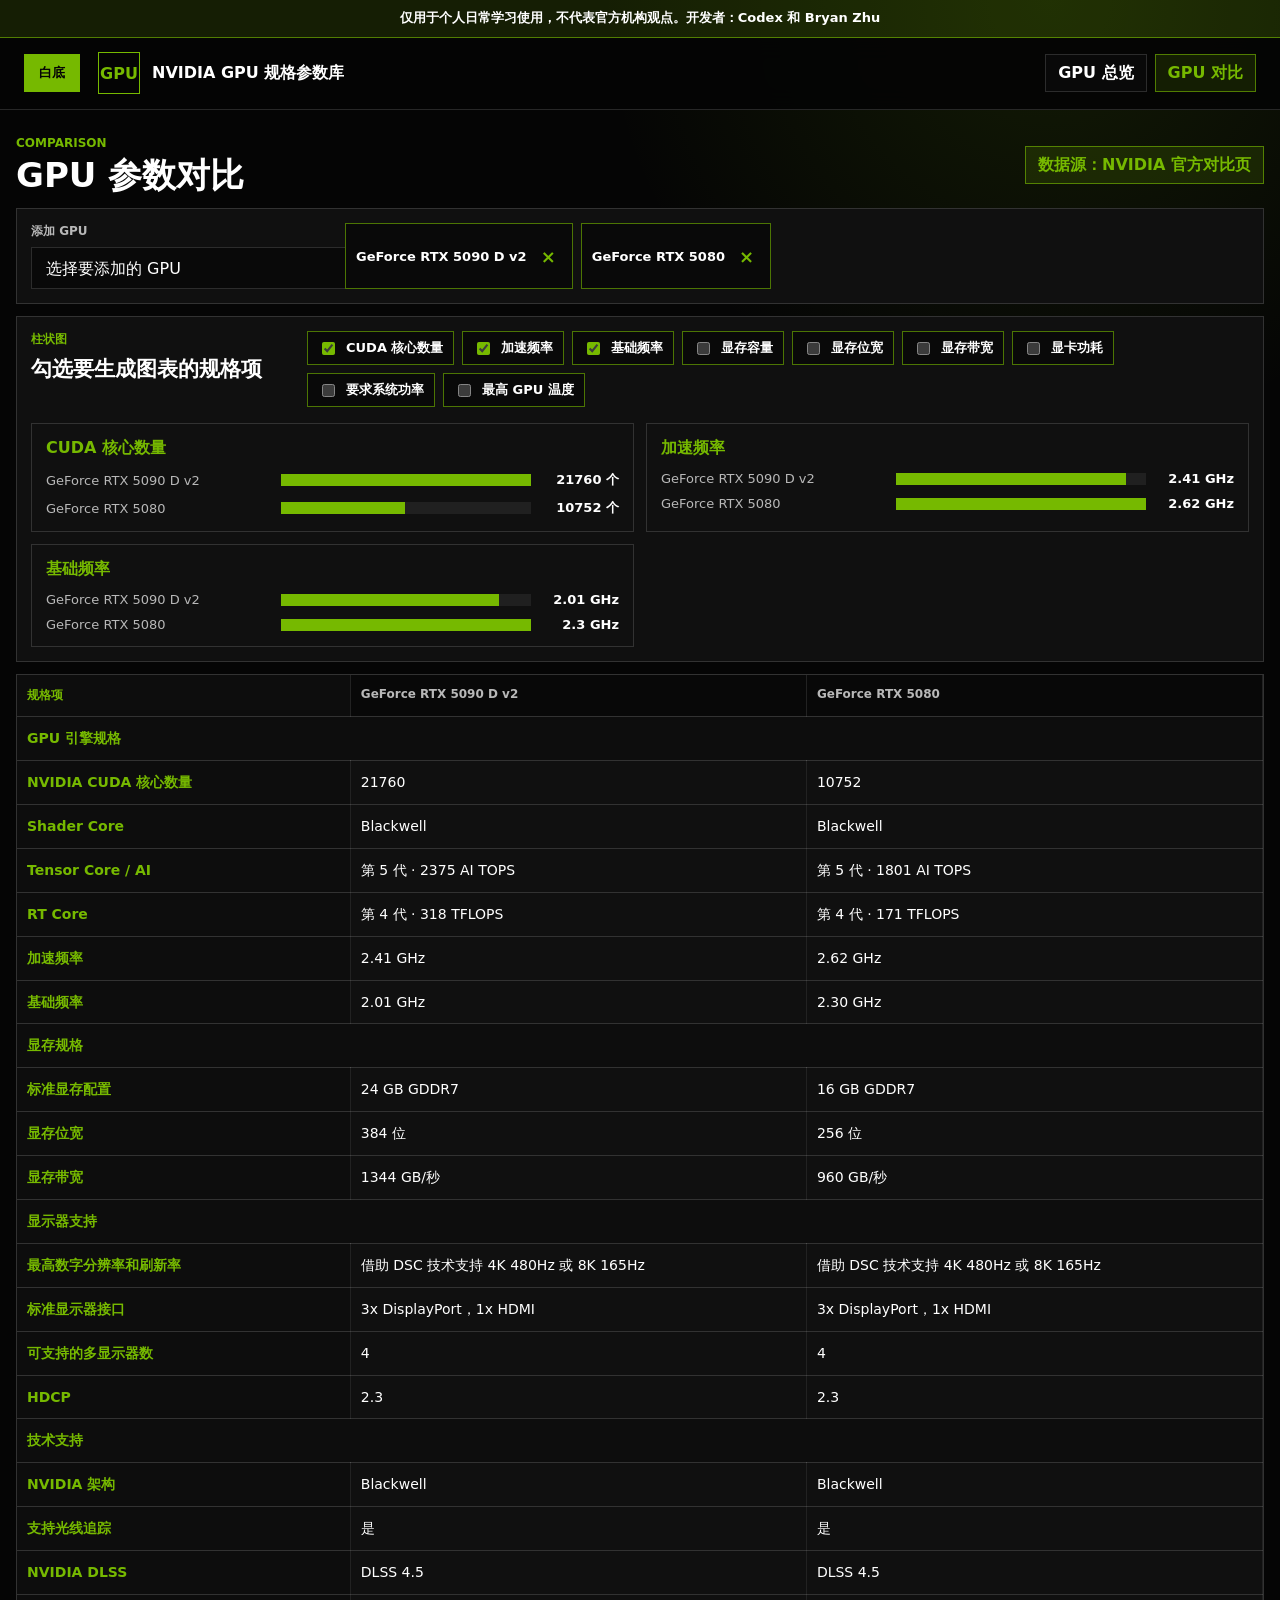
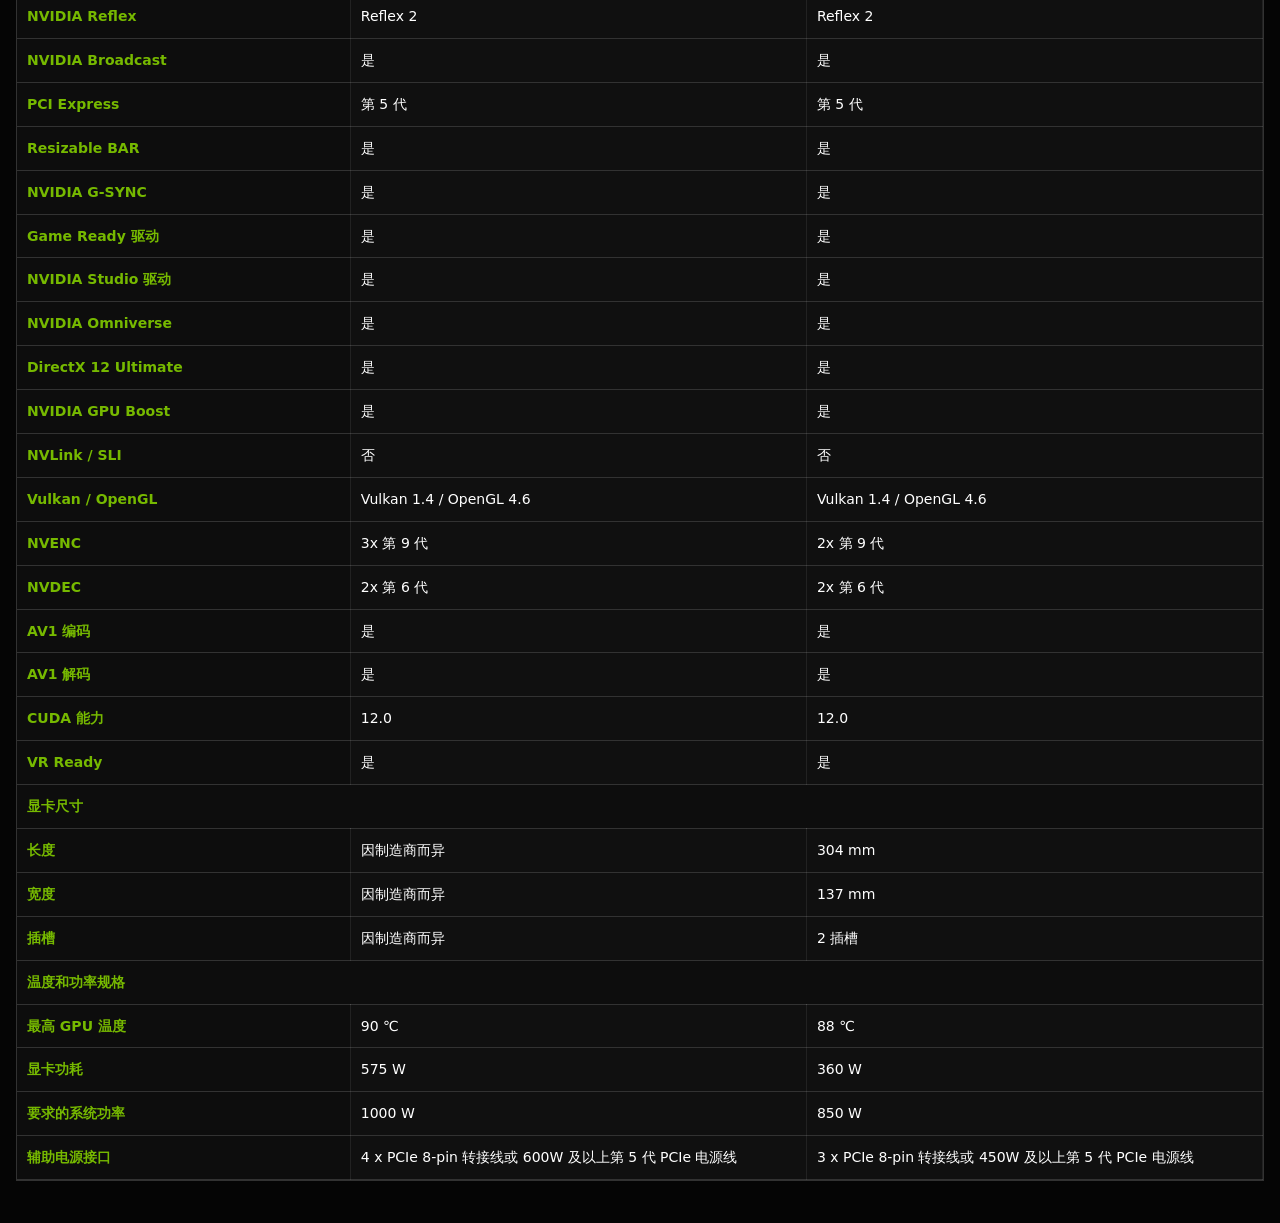
==== compare.html @ 9a795987 "Add GPU comparison" ====
<!doctype html>
<html lang="zh-CN">
  <head>
    <meta charset="utf-8">
    <meta name="viewport" content="width=device-width, initial-scale=1">
    <title>GPU 对比</title>
    <script>
      document.documentElement.dataset.theme = localStorage.getItem("gpuTheme") || "dark";
    </script>
    <link rel="stylesheet" href="styles.css">
  </head>
  <body data-page="compare">
    <div class="site-notice">仅用于个人日常学习使用，不代表官方机构观点。开发者：Codex 和 Bryan Zhu</div>
    <header class="app-header">
      <button class="theme-toggle" id="themeToggle" type="button" aria-label="切换黑白底色">白底</button>
      <a class="brand" href="index.html" aria-label="返回 GPU 列表">
        <span>GPU</span>
        <strong>NVIDIA GPU 规格参数库</strong>
      </a>
      <nav class="top-nav" aria-label="主导航">
        <a href="index.html">GPU 总览</a>
        <a href="compare.html" aria-current="page">GPU 对比</a>
      </nav>
    </header>

    <main class="page">
      <section class="page-title compact-title">
        <div>
          <p class="eyebrow">Comparison</p>
          <h1>GPU 参数对比</h1>
        </div>
        <a class="source-link" href="https://www.nvidia.cn/geforce/graphics-cards/compare/#compare-50" target="_blank" rel="noreferrer">数据源：NVIDIA 官方对比页</a>
      </section>

      <section class="compare-builder" aria-label="选择对比 GPU">
        <div class="select-field">
          <label for="gpuPicker">添加 GPU</label>
          <select id="gpuPicker"></select>
        </div>
        <div class="selected-list" id="compareSelected"></div>
      </section>

      <section class="chart-panel" aria-label="生成图表">
        <div class="chart-control">
          <div>
            <p class="eyebrow">柱状图</p>
            <h2>勾选要生成图表的规格项</h2>
          </div>
          <div class="metric-options" id="metricOptions"></div>
        </div>
        <div class="charts" id="charts"></div>
      </section>

      <section class="table-shell compare-table-shell" aria-label="GPU 对比表">
        <table class="compare-table" id="compareTable">
          <thead id="compareTableHead"></thead>
          <tbody id="compareTableBody"></tbody>
        </table>
      </section>
    </main>

    <script src="data.js"></script>
    <script src="app.js"></script>
  </body>
</html>
---- styles.css ----
:root {
  --bg: #050505;
  --panel: #101010;
  --panel-2: #171717;
  --panel-3: #202020;
  --header-bg: rgba(5, 5, 5, 0.92);
  --control-bg: #090909;
  --table-head: #080808;
  --sticky-cell: #0d0d0d;
  --accent-contrast: #050505;
  --text: #ffffff;
  --muted: #b8b8b8;
  --soft: #838383;
  --line: rgba(255, 255, 255, 0.14);
  --accent: rgb(118, 185, 0);
  --accent-soft: rgba(118, 185, 0, 0.14);
  --accent-border: rgba(118, 185, 0, 0.62);
  color-scheme: dark;
  font-family:
    Inter, ui-sans-serif, system-ui, -apple-system, BlinkMacSystemFont,
    "Segoe UI", "Microsoft YaHei", sans-serif;
}

:root[data-theme="light"] {
  --bg: #ffffff;
  --panel: #ffffff;
  --panel-2: #f7f7f7;
  --panel-3: #eeeeee;
  --header-bg: rgba(255, 255, 255, 0.94);
  --control-bg: #ffffff;
  --table-head: #f6f6f6;
  --sticky-cell: #ffffff;
  --accent-contrast: #000000;
  --text: #000000;
  --muted: #4c4c4c;
  --soft: #777777;
  --line: rgba(0, 0, 0, 0.16);
}

* {
  box-sizing: border-box;
}

body {
  min-width: 320px;
  margin: 0;
  background:
    radial-gradient(circle at 82% 0%, rgba(118, 185, 0, 0.12), transparent 28rem),
    var(--bg);
  color: var(--text);
}

a {
  color: inherit;
}

button,
select,
input {
  font: inherit;
}

button {
  cursor: pointer;
}

.site-notice {
  padding: 9px 16px;
  border-bottom: 1px solid var(--accent-border);
  background: var(--accent-soft);
  color: var(--text);
  font-size: 13px;
  font-weight: 800;
  line-height: 1.45;
  text-align: center;
}

.app-header {
  position: sticky;
  top: 0;
  z-index: 10;
  display: flex;
  align-items: center;
  justify-content: space-between;
  gap: 18px;
  min-height: 72px;
  padding: 0 24px;
  border-bottom: 1px solid var(--line);
  background: var(--header-bg);
  backdrop-filter: blur(12px);
}

.theme-toggle {
  width: 56px;
  min-height: 38px;
  flex: 0 0 auto;
  border: 1px solid var(--accent-border);
  background: var(--accent);
  color: var(--accent-contrast);
  font-size: 13px;
  font-weight: 900;
}

.brand {
  display: inline-flex;
  align-items: center;
  gap: 12px;
  min-width: 0;
  text-decoration: none;
}

.brand span {
  display: grid;
  width: 42px;
  height: 42px;
  flex: 0 0 auto;
  place-items: center;
  border: 1px solid var(--accent);
  color: var(--accent);
  font-weight: 900;
}

.brand strong {
  overflow: hidden;
  font-size: 16px;
  text-overflow: ellipsis;
  white-space: nowrap;
}

.top-nav {
  display: flex;
  gap: 8px;
  margin-left: auto;
}

.top-nav a,
.source-link,
.ghost-button,
.primary-button {
  display: inline-flex;
  align-items: center;
  justify-content: center;
  min-height: 38px;
  padding: 0 12px;
  border: 1px solid var(--line);
  background: var(--control-bg);
  color: var(--text);
  font-weight: 800;
  text-decoration: none;
  white-space: nowrap;
}

.top-nav a[aria-current="page"],
.source-link,
.primary-button {
  border-color: var(--accent-border);
  background: var(--accent-soft);
  color: var(--accent);
}

.primary-button {
  background: var(--accent);
  color: var(--accent-contrast);
}

.primary-button.disabled {
  pointer-events: none;
  border-color: var(--line);
  background: var(--panel-3);
  color: var(--soft);
}

.ghost-button {
  background: transparent;
}

.page {
  width: min(1480px, calc(100% - 32px));
  margin: 0 auto;
  padding: 26px 0 42px;
}

.page-title,
.detail-hero {
  display: flex;
  align-items: flex-end;
  justify-content: space-between;
  gap: 20px;
  margin-bottom: 14px;
}

.compact-title {
  align-items: center;
}

.eyebrow {
  margin: 0 0 7px;
  color: var(--accent);
  font-size: 12px;
  font-weight: 900;
  text-transform: uppercase;
}

h1,
h2,
h3 {
  margin: 0;
  letter-spacing: 0;
}

h1 {
  font-size: 34px;
  line-height: 1.1;
}

h2 {
  font-size: 21px;
}

h3 {
  font-size: 16px;
}

.summary-grid {
  display: grid;
  grid-template-columns: repeat(3, minmax(0, 1fr));
  gap: 12px;
  margin-bottom: 12px;
}

.summary-grid div,
.compare-tray,
.table-shell,
.gpu-list-shell,
.detail-hero,
.spec-section,
.compare-builder,
.chart-panel {
  border: 1px solid var(--line);
  background: var(--panel);
}

.summary-grid div {
  min-height: 96px;
  padding: 18px;
}

.summary-grid strong {
  display: block;
  color: var(--accent);
  font-size: 34px;
  line-height: 1;
}

.summary-grid span {
  display: block;
  margin-top: 12px;
  color: var(--muted);
  font-weight: 800;
}

.gpu-list-shell {
  display: grid;
  grid-template-columns: repeat(4, minmax(0, 1fr));
  gap: 10px;
  padding: 12px;
}

.gpu-series-divider {
  grid-column: 1 / -1;
  margin-top: 4px;
  padding: 10px 12px;
  border: 1px solid var(--accent-border);
  background: var(--accent);
  color: var(--accent-contrast);
  font-weight: 900;
}

.gpu-series-divider:first-child {
  margin-top: 0;
}

.gpu-choice {
  display: grid;
  grid-template-columns: auto minmax(0, 1fr);
  align-items: center;
  gap: 10px;
  min-height: 58px;
  padding: 12px;
  border: 1px solid var(--line);
  background: var(--panel);
  cursor: pointer;
}

.gpu-choice:hover {
  border-color: var(--accent);
  box-shadow: inset 0 0 0 1px rgba(118, 185, 0, 0.28);
}

.gpu-choice input {
  width: 18px;
  height: 18px;
  accent-color: var(--accent);
}

.gpu-choice a {
  overflow-wrap: anywhere;
  color: var(--text);
  font-weight: 900;
  line-height: 1.25;
  text-decoration: none;
}

.gpu-choice a:hover {
  color: var(--accent);
}

.compare-tray {
  display: flex;
  align-items: center;
  justify-content: space-between;
  gap: 14px;
  margin-bottom: 12px;
  padding: 12px;
}

.compare-tray strong {
  display: block;
  margin-bottom: 6px;
}

.compare-tray span {
  color: var(--muted);
  line-height: 1.45;
}

.tray-actions,
.hero-actions {
  display: flex;
  gap: 8px;
}

.table-shell {
  overflow: auto;
  max-height: calc(100vh - 260px);
}

table {
  width: 100%;
  min-width: 2600px;
  border-collapse: collapse;
}

th,
td {
  max-width: 260px;
  padding: 12px 10px;
  border-bottom: 1px solid var(--line);
  border-right: 1px solid rgba(255, 255, 255, 0.08);
  text-align: left;
  vertical-align: top;
}

th {
  position: sticky;
  top: 0;
  z-index: 2;
  background: var(--table-head);
  color: var(--muted);
  font-size: 12px;
  font-weight: 900;
}

td {
  color: var(--text);
  font-size: 14px;
  line-height: 1.35;
}

td a {
  color: var(--accent);
  font-weight: 900;
  text-decoration: none;
}

.series-row td {
  position: sticky;
  left: 0;
  z-index: 4;
  background: var(--accent);
  color: var(--accent-contrast);
  font-weight: 900;
}

.check-cell input,
.metric-check input {
  accent-color: var(--accent);
}

.detail-hero {
  align-items: center;
  padding: 22px;
}

.detail-hero p:not(.eyebrow) {
  max-width: 760px;
  margin: 12px 0 0;
  color: var(--muted);
  line-height: 1.55;
}

.detail-grid {
  display: grid;
  grid-template-columns: repeat(2, minmax(0, 1fr));
  gap: 12px;
}

.spec-section {
  padding: 18px;
}

.spec-section h2 {
  margin-bottom: 14px;
  color: var(--accent);
}

dl {
  display: grid;
  gap: 0;
  margin: 0;
}

dl div {
  display: grid;
  grid-template-columns: minmax(130px, 0.6fr) minmax(0, 1fr);
  gap: 14px;
  padding: 11px 0;
  border-top: 1px solid var(--line);
}

dt {
  color: var(--muted);
  font-size: 13px;
  font-weight: 800;
}

dd {
  margin: 0;
  color: var(--text);
  line-height: 1.45;
}

.compare-builder {
  display: grid;
  grid-template-columns: 300px minmax(0, 1fr);
  gap: 14px;
  margin-bottom: 12px;
  padding: 14px;
}

.select-field {
  display: grid;
  gap: 7px;
}

.select-field label {
  color: var(--muted);
  font-size: 12px;
  font-weight: 900;
}

select {
  min-height: 42px;
  border: 1px solid var(--line);
  background: var(--control-bg);
  color: var(--text);
  padding: 0 10px;
}

select:focus {
  border-color: var(--accent);
  outline: 0;
}

.selected-list {
  display: flex;
  flex-wrap: wrap;
  gap: 8px;
}

.selected-chip,
.metric-check {
  display: inline-flex;
  align-items: center;
  gap: 8px;
  min-height: 34px;
  padding: 0 10px;
  border: 1px solid var(--accent-border);
  background: var(--control-bg);
  color: var(--text);
  font-size: 13px;
  font-weight: 800;
}

.selected-chip button {
  border: 0;
  background: transparent;
  color: var(--accent);
  font-size: 18px;
}

.chart-panel {
  margin-bottom: 12px;
  padding: 14px;
}

.chart-control {
  display: grid;
  grid-template-columns: 260px minmax(0, 1fr);
  gap: 16px;
  margin-bottom: 16px;
}

.metric-options {
  display: flex;
  flex-wrap: wrap;
  gap: 8px;
}

.charts {
  display: grid;
  grid-template-columns: repeat(2, minmax(0, 1fr));
  gap: 12px;
}

.bar-chart {
  padding: 14px;
  border: 1px solid var(--line);
  background: var(--panel);
}

.bar-chart h3 {
  margin-bottom: 12px;
  color: var(--accent);
}

.bar-row {
  display: grid;
  grid-template-columns: minmax(150px, 0.9fr) minmax(120px, 1fr) auto;
  align-items: center;
  gap: 10px;
  margin-top: 10px;
}

.bar-row span {
  overflow: hidden;
  color: var(--muted);
  font-size: 13px;
  text-overflow: ellipsis;
  white-space: nowrap;
}

.bar-track {
  height: 12px;
  background: var(--panel-3);
}

.bar-track i {
  display: block;
  height: 100%;
  background: var(--accent);
}

.bar-row strong {
  min-width: 78px;
  color: var(--text);
  font-size: 13px;
  text-align: right;
}

.compare-table-shell {
  max-height: none;
}

.compare-table {
  min-width: 900px;
}

.compare-table th:first-child,
.compare-table td:first-child {
  position: sticky;
  left: 0;
  z-index: 3;
  min-width: 190px;
  background: var(--sticky-cell);
  color: var(--accent);
  font-weight: 900;
}

.empty-state {
  padding: 28px;
  border: 1px solid var(--line);
  background: var(--panel);
  color: var(--muted);
  text-align: center;
}

@media (max-width: 900px) {
  .app-header,
  .page-title,
  .detail-hero,
  .compare-tray {
    align-items: flex-start;
    flex-direction: column;
  }

  .summary-grid,
  .gpu-list-shell,
  .detail-grid,
  .compare-builder,
  .chart-control,
  .charts {
    grid-template-columns: repeat(2, minmax(0, 1fr));
  }

  .summary-grid,
  .detail-grid,
  .compare-builder,
  .chart-control,
  .charts {
    grid-template-columns: 1fr;
  }

  .table-shell {
    max-height: none;
  }
}

@media (max-width: 560px) {
  .app-header {
    padding: 12px;
  }

  .brand strong {
    max-width: 160px;
  }

  .page {
    width: min(100% - 20px, 520px);
    padding-top: 18px;
  }

  h1 {
    font-size: 26px;
  }

  .top-nav,
  .tray-actions,
  .hero-actions {
    width: 100%;
  }

  .gpu-list-shell {
    grid-template-columns: 1fr;
  }

  .top-nav a,
  .tray-actions a,
  .tray-actions button,
  .hero-actions a {
    flex: 1;
  }

  dl div {
    grid-template-columns: 1fr;
    gap: 5px;
  }

  .bar-row {
    grid-template-columns: 1fr;
  }

  .bar-row strong {
    text-align: left;
  }
}
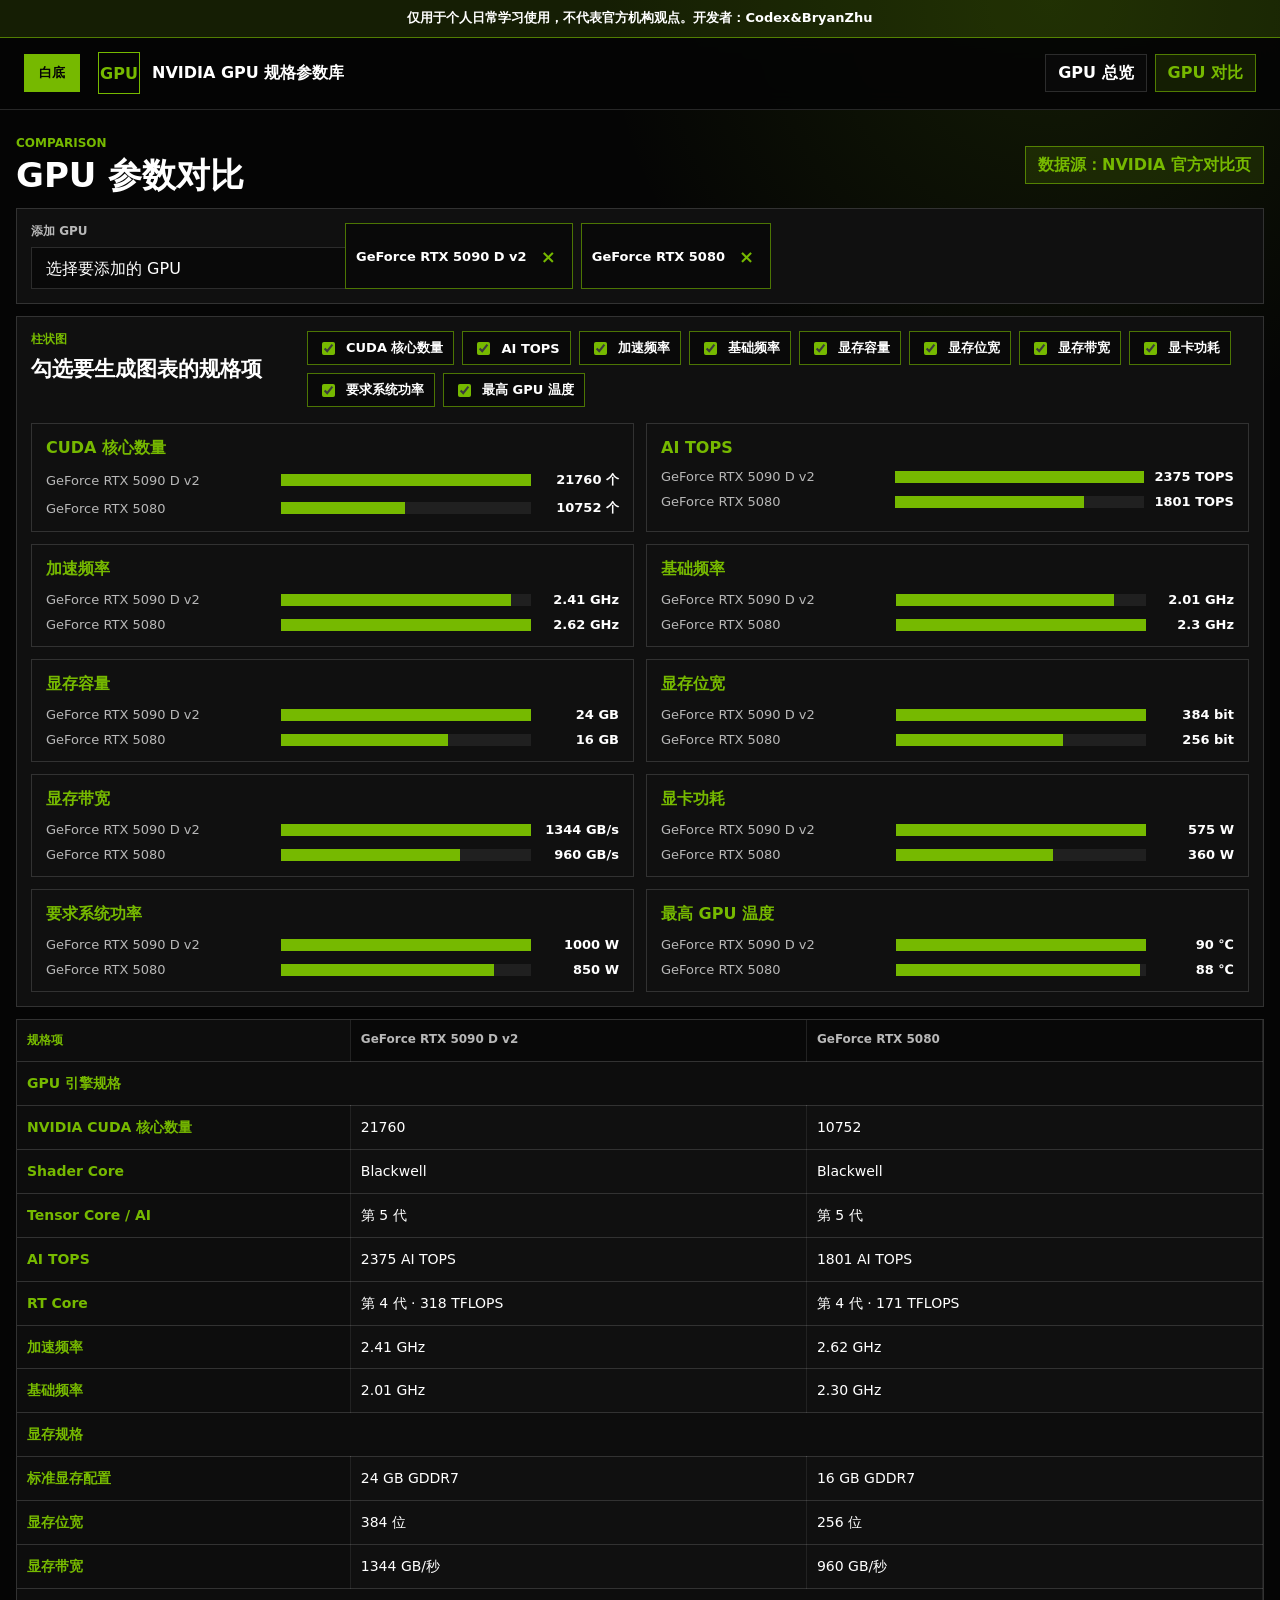
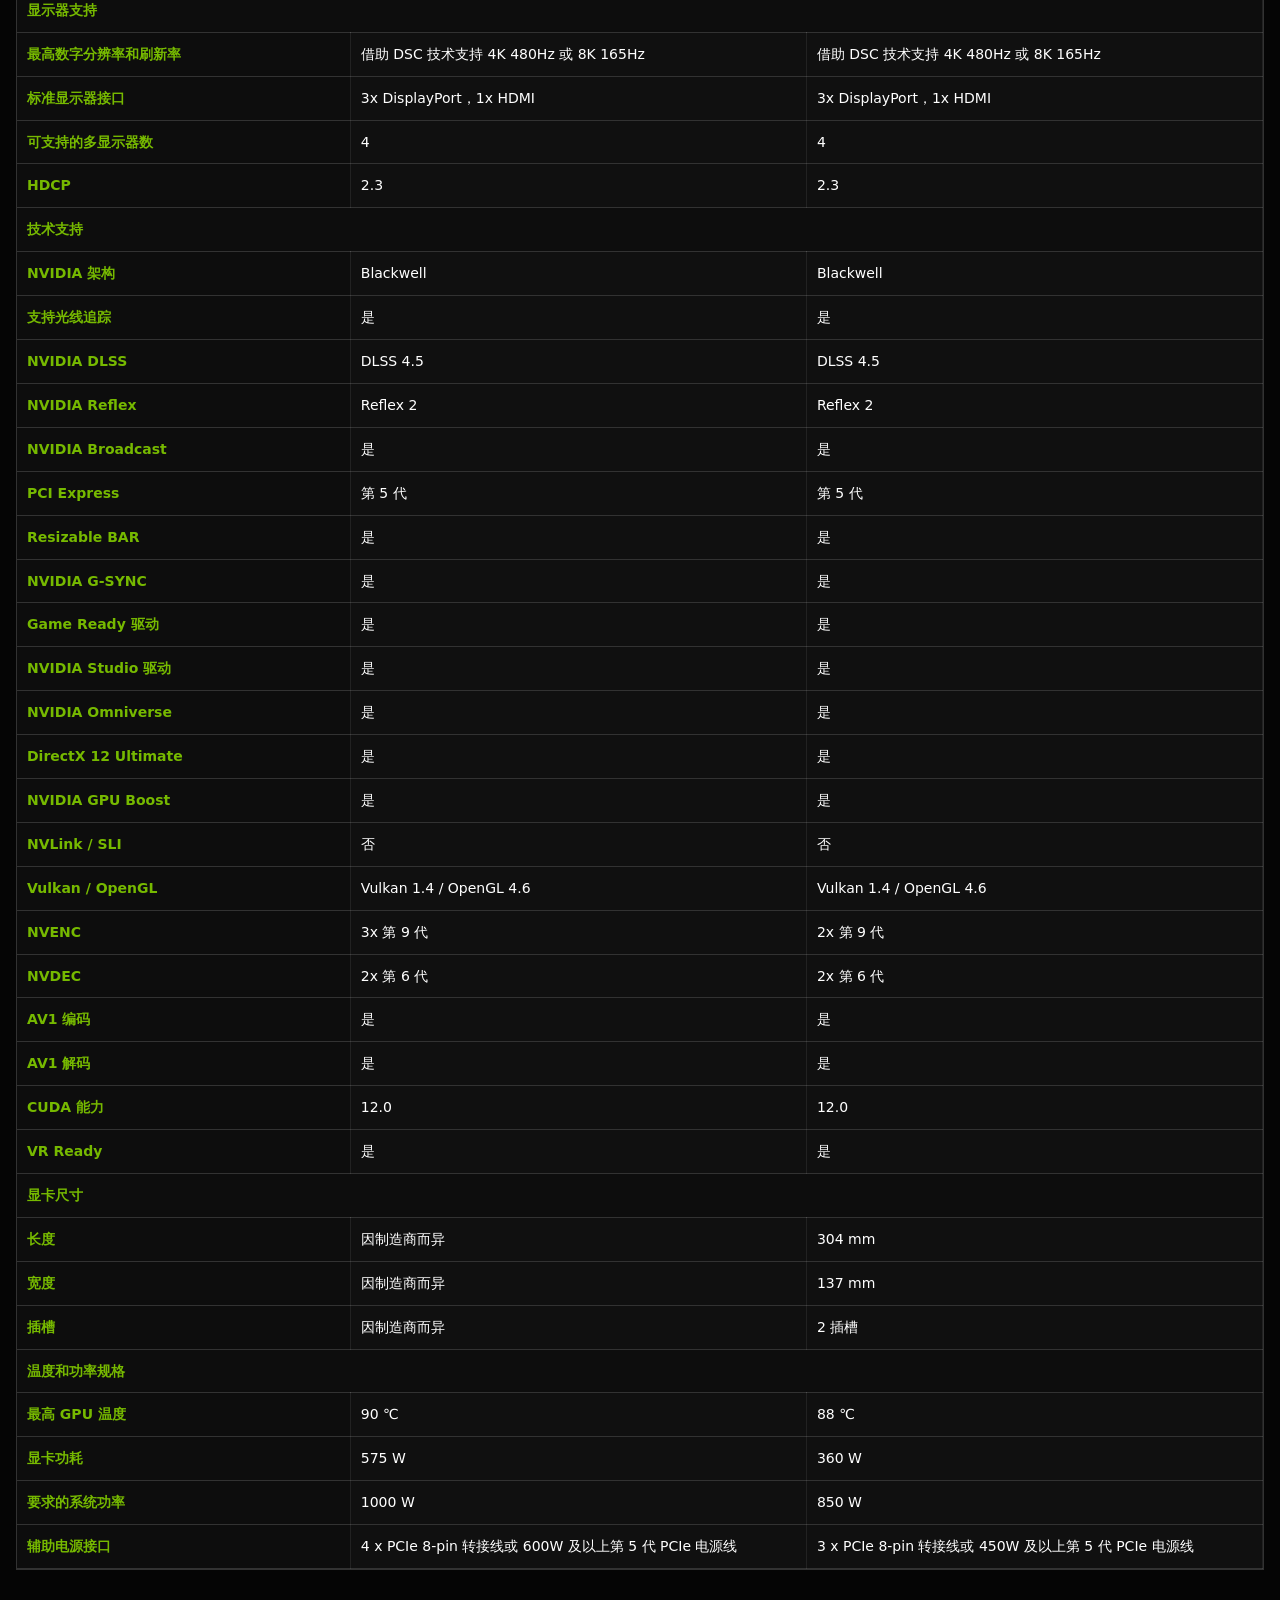
==== commit f6f3548c: "Update UI layout" ====
--- a/compare.html
+++ b/compare.html
@@ -10,7 +10,7 @@
     <link rel="stylesheet" href="styles.css">
   </head>
   <body data-page="compare">
-    <div class="site-notice">仅用于个人日常学习使用，不代表官方机构观点。开发者：Codex 和 Bryan Zhu</div>
+    <div class="site-notice">仅用于个人日常学习使用，不代表官方机构观点。开发者：Codex&BryanZhu</div>
     <header class="app-header">
       <button class="theme-toggle" id="themeToggle" type="button" aria-label="切换黑白底色">白底</button>
       <a class="brand" href="index.html" aria-label="返回 GPU 列表">
--- a/styles.css
+++ b/styles.css
@@ -268,6 +268,10 @@
 
 .gpu-series-divider {
   grid-column: 1 / -1;
+  display: flex;
+  align-items: center;
+  justify-content: space-between;
+  gap: 12px;
   margin-top: 4px;
   padding: 10px 12px;
   border: 1px solid var(--accent-border);
@@ -280,13 +284,29 @@
   margin-top: 0;
 }
 
+.series-select-all {
+  min-height: 34px;
+  padding: 0 12px;
+  border: 1px solid var(--accent-contrast);
+  background: var(--accent-contrast);
+  color: var(--accent);
+  font-size: 13px;
+  font-weight: 900;
+  white-space: nowrap;
+}
+
+.series-select-all:hover {
+  outline: 2px solid var(--accent-contrast);
+  outline-offset: 2px;
+}
+
 .gpu-choice {
   display: grid;
-  grid-template-columns: auto minmax(0, 1fr);
-  align-items: center;
-  gap: 10px;
-  min-height: 58px;
-  padding: 12px;
+  grid-template-columns: 44px minmax(0, 1fr) auto;
+  align-items: center;
+  gap: 12px;
+  min-height: 68px;
+  padding: 10px 12px 10px 10px;
   border: 1px solid var(--line);
   background: var(--panel);
   cursor: pointer;
@@ -298,20 +318,34 @@
 }
 
 .gpu-choice input {
-  width: 18px;
-  height: 18px;
+  width: 30px;
+  height: 30px;
+  margin: 0;
   accent-color: var(--accent);
 }
 
-.gpu-choice a {
+.gpu-choice-name {
   overflow-wrap: anywhere;
   color: var(--text);
   font-weight: 900;
   line-height: 1.25;
+}
+
+.gpu-detail-link {
+  display: inline-flex;
+  align-items: center;
+  justify-content: center;
+  min-width: 52px;
+  min-height: 36px;
+  border: 1px solid var(--accent-border);
+  color: var(--text);
+  font-size: 13px;
+  font-weight: 900;
   text-decoration: none;
 }
 
-.gpu-choice a:hover {
+.gpu-detail-link:hover {
+  background: var(--accent-soft);
   color: var(--accent);
 }
 
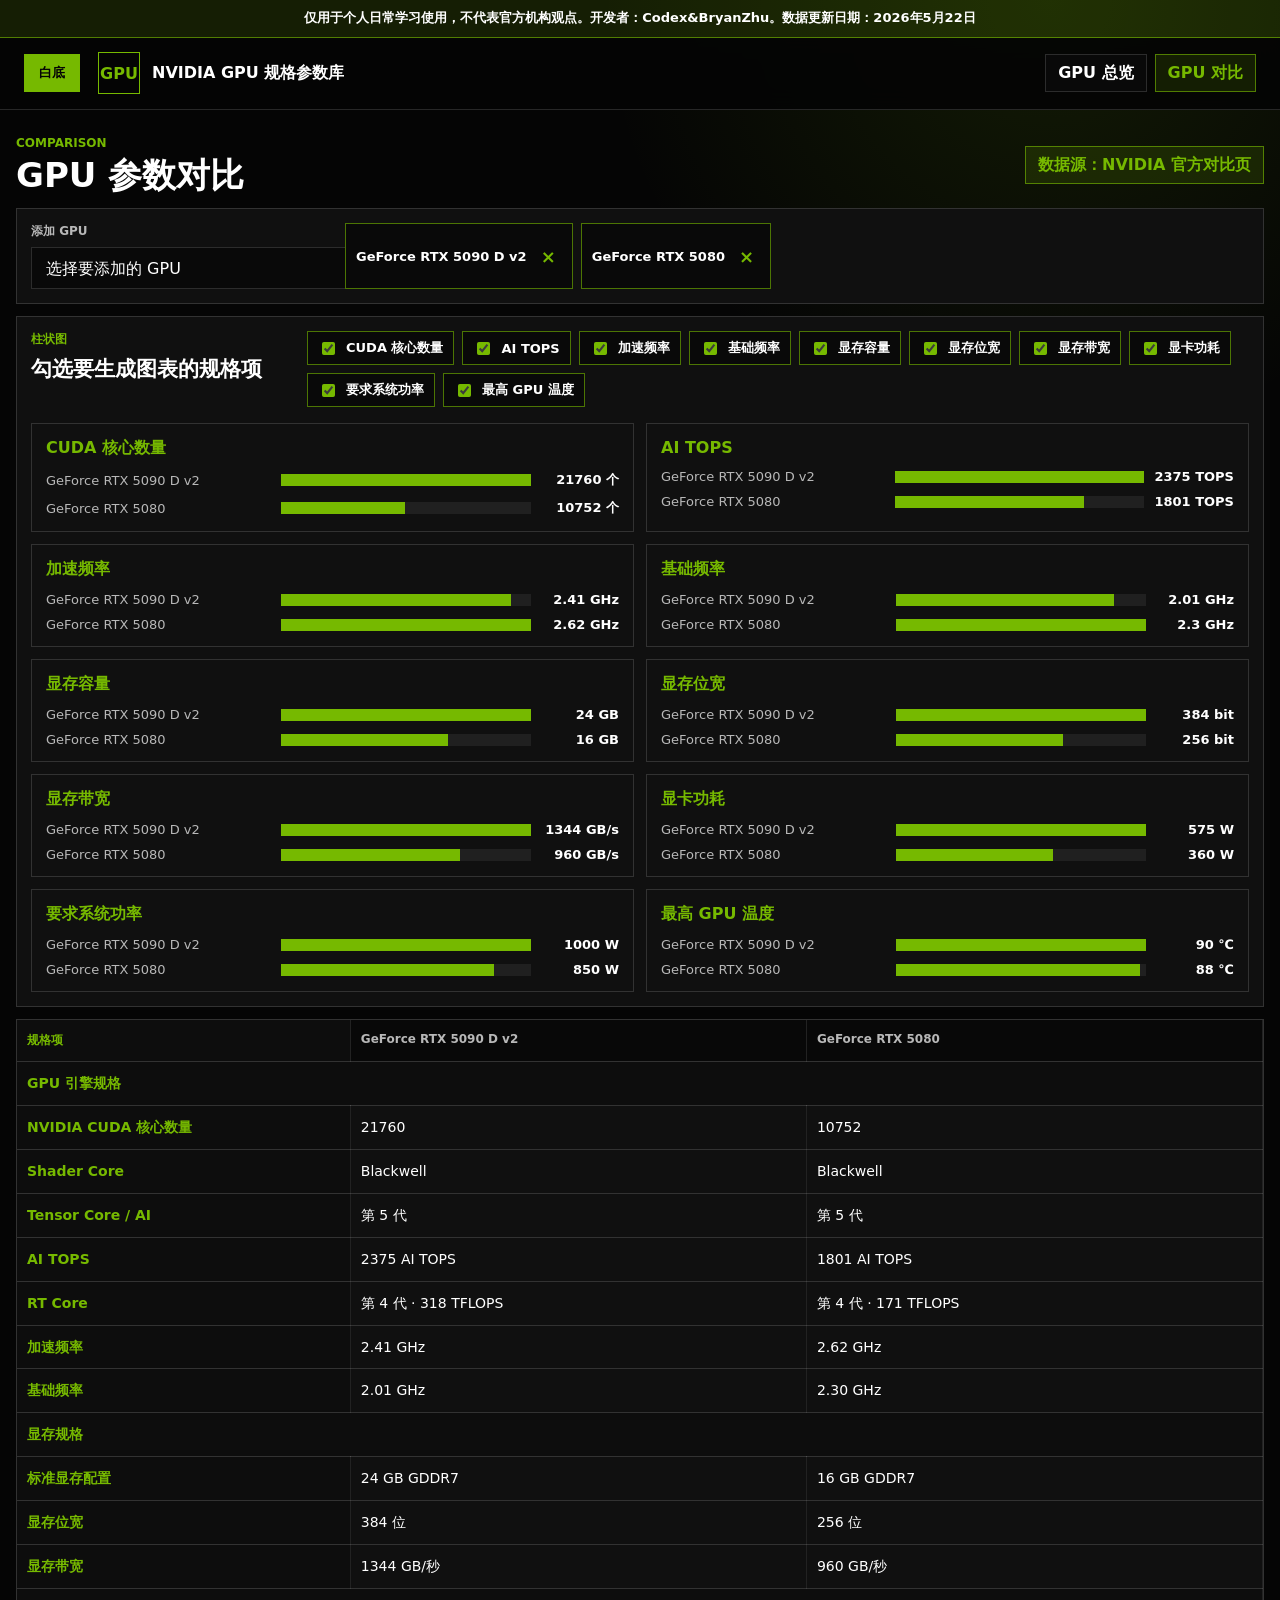
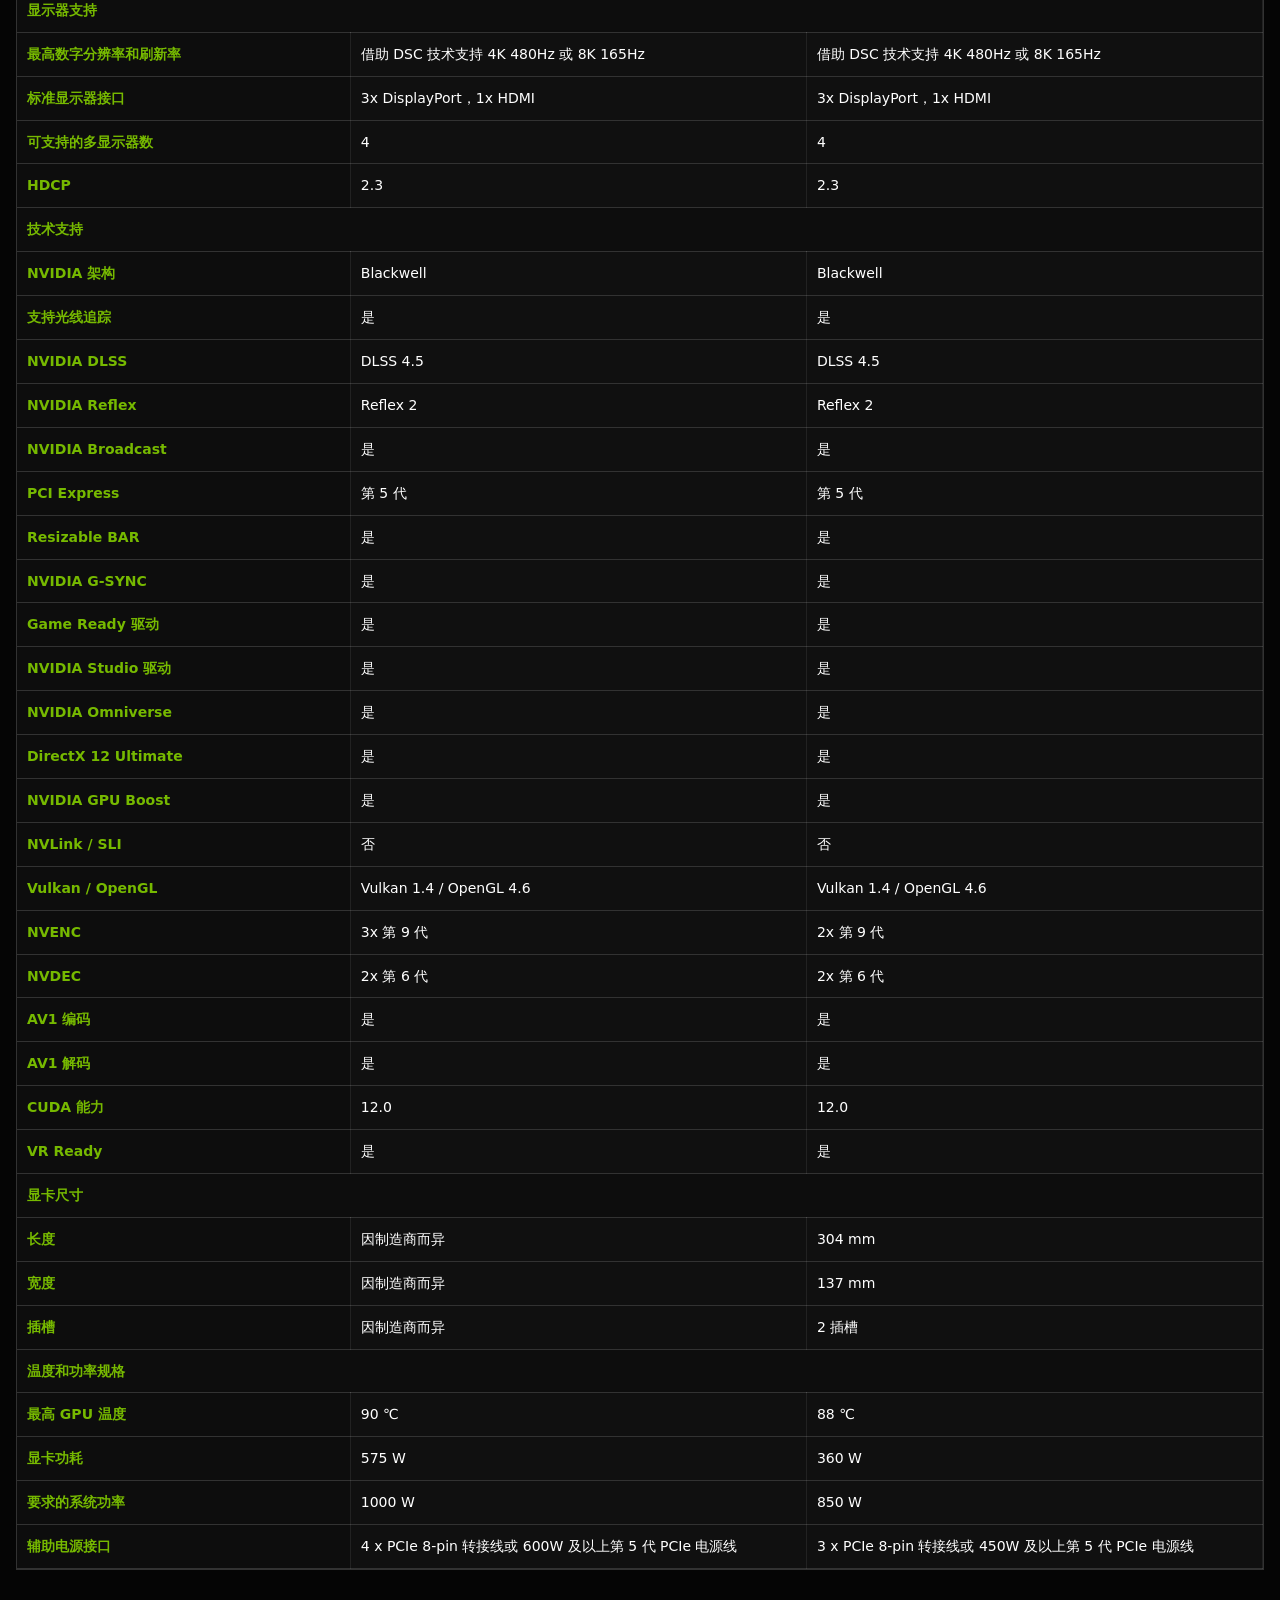
==== commit e0078dc8: "add "update date"" ====
--- a/compare.html
+++ b/compare.html
@@ -10,7 +10,7 @@
     <link rel="stylesheet" href="styles.css">
   </head>
   <body data-page="compare">
-    <div class="site-notice">仅用于个人日常学习使用，不代表官方机构观点。开发者：Codex&BryanZhu</div>
+    <div class="site-notice">仅用于个人日常学习使用，不代表官方机构观点。开发者：Codex&BryanZhu。数据更新日期：2026年5月22日</div>
     <header class="app-header">
       <button class="theme-toggle" id="themeToggle" type="button" aria-label="切换黑白底色">白底</button>
       <a class="brand" href="index.html" aria-label="返回 GPU 列表">
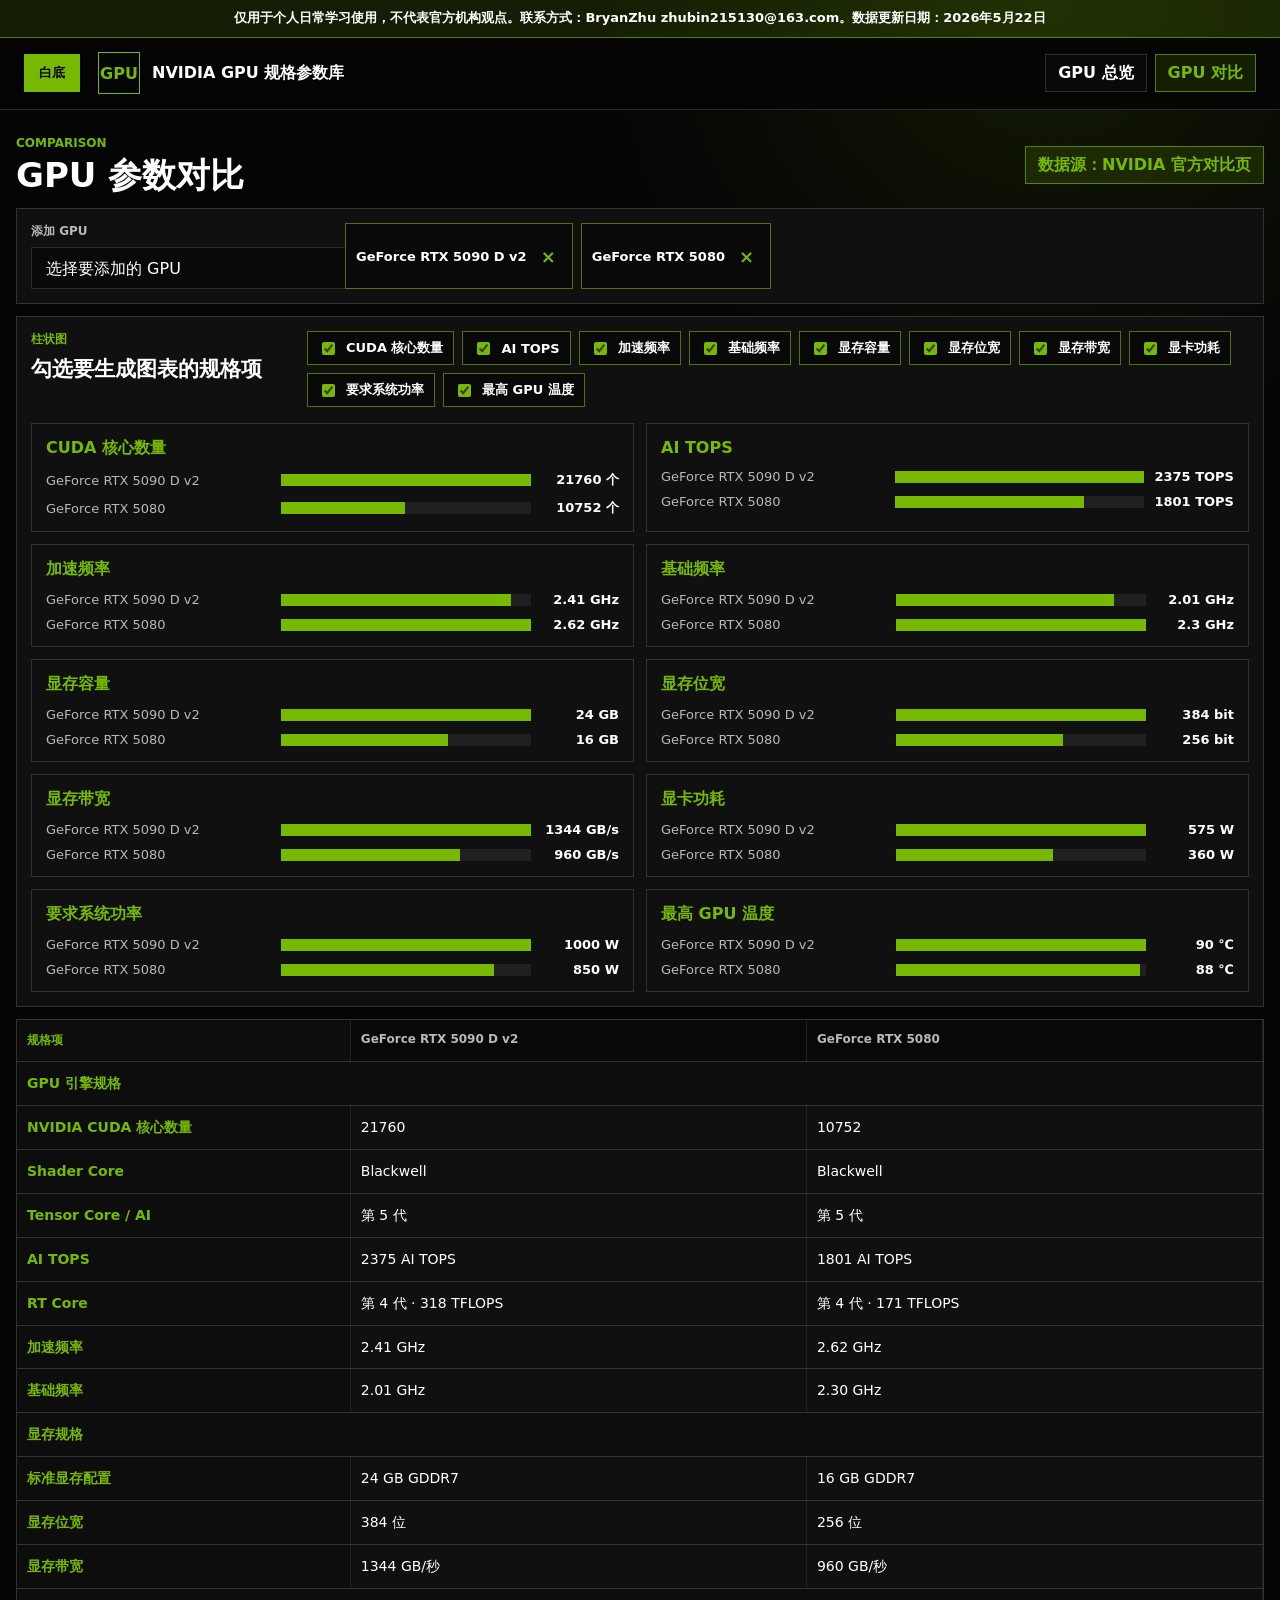
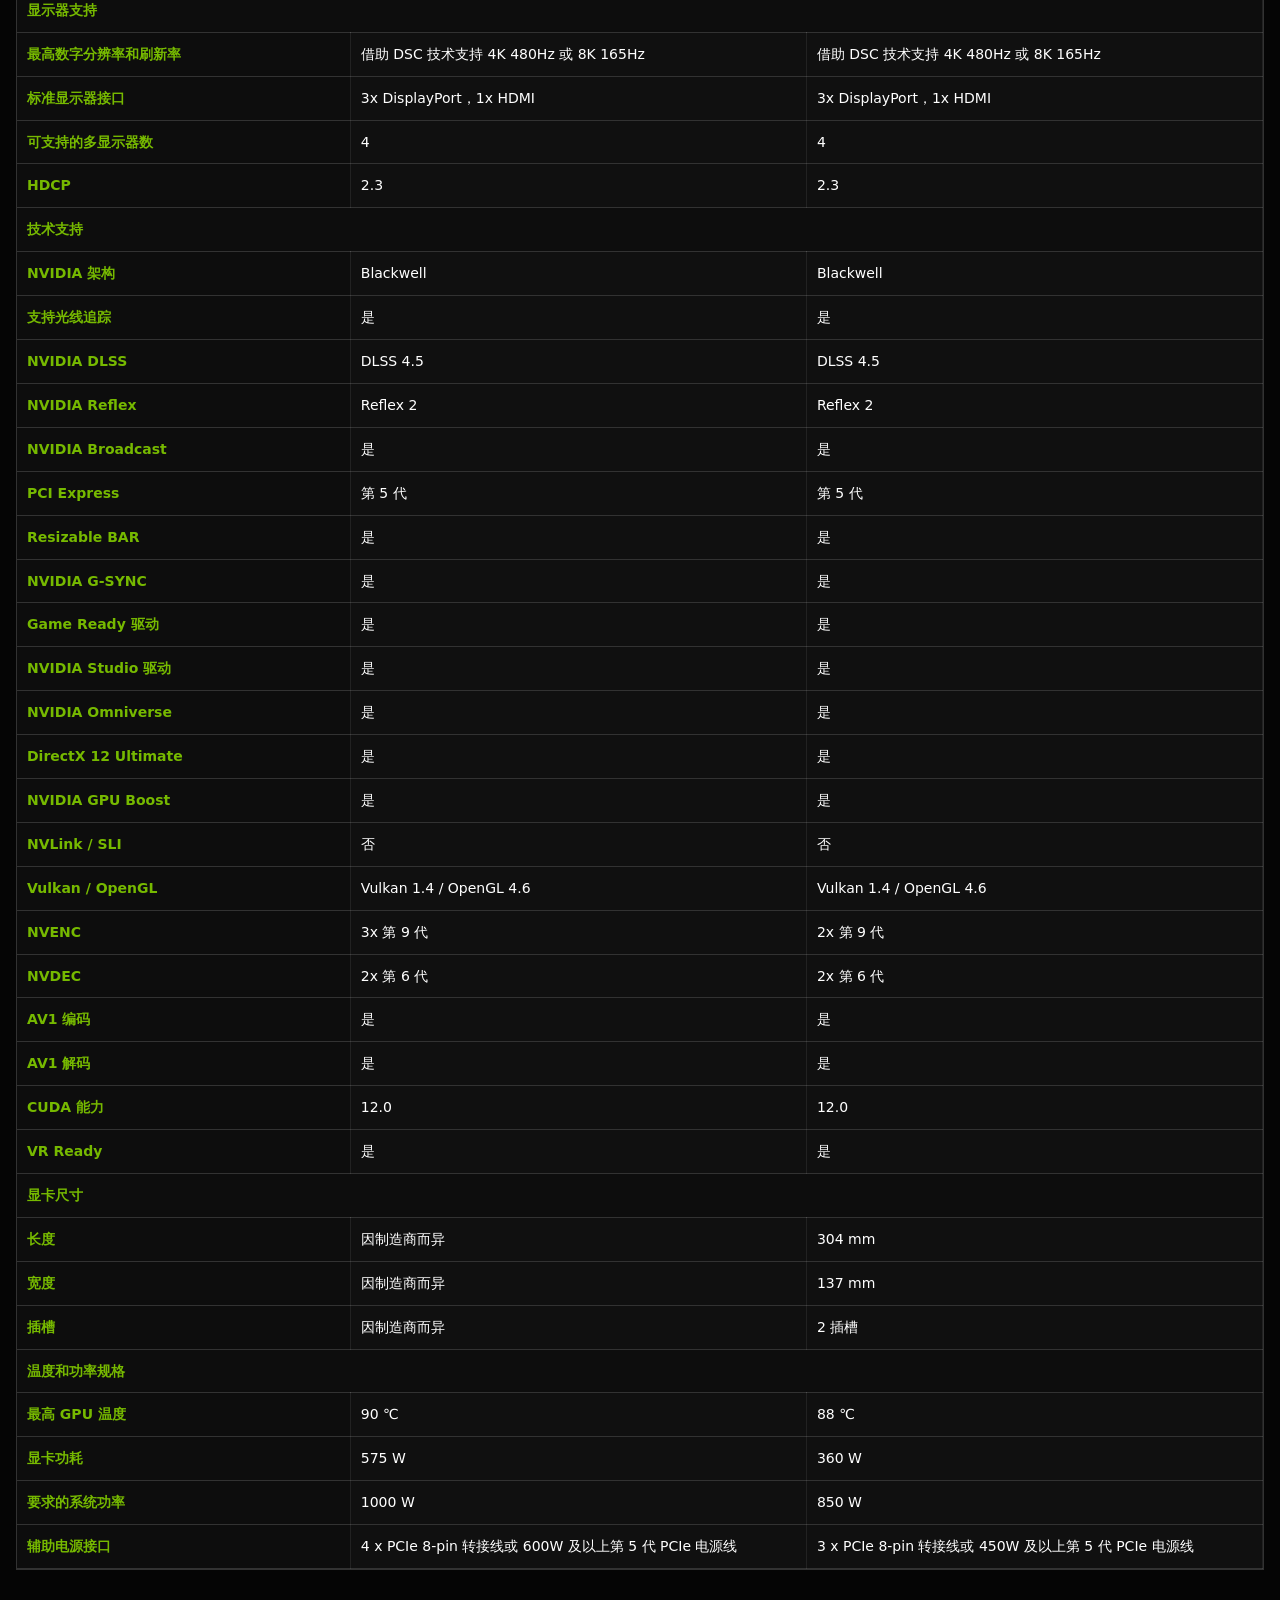
==== commit c1378264: "update contacts" ====
--- a/compare.html
+++ b/compare.html
@@ -10,7 +10,7 @@
     <link rel="stylesheet" href="styles.css">
   </head>
   <body data-page="compare">
-    <div class="site-notice">仅用于个人日常学习使用，不代表官方机构观点。开发者：Codex&BryanZhu。数据更新日期：2026年5月22日</div>
+    <div class="site-notice">仅用于个人日常学习使用，不代表官方机构观点。联系方式：BryanZhu zhubin215130@163.com。数据更新日期：2026年5月22日</div>
     <header class="app-header">
       <button class="theme-toggle" id="themeToggle" type="button" aria-label="切换黑白底色">白底</button>
       <a class="brand" href="index.html" aria-label="返回 GPU 列表">
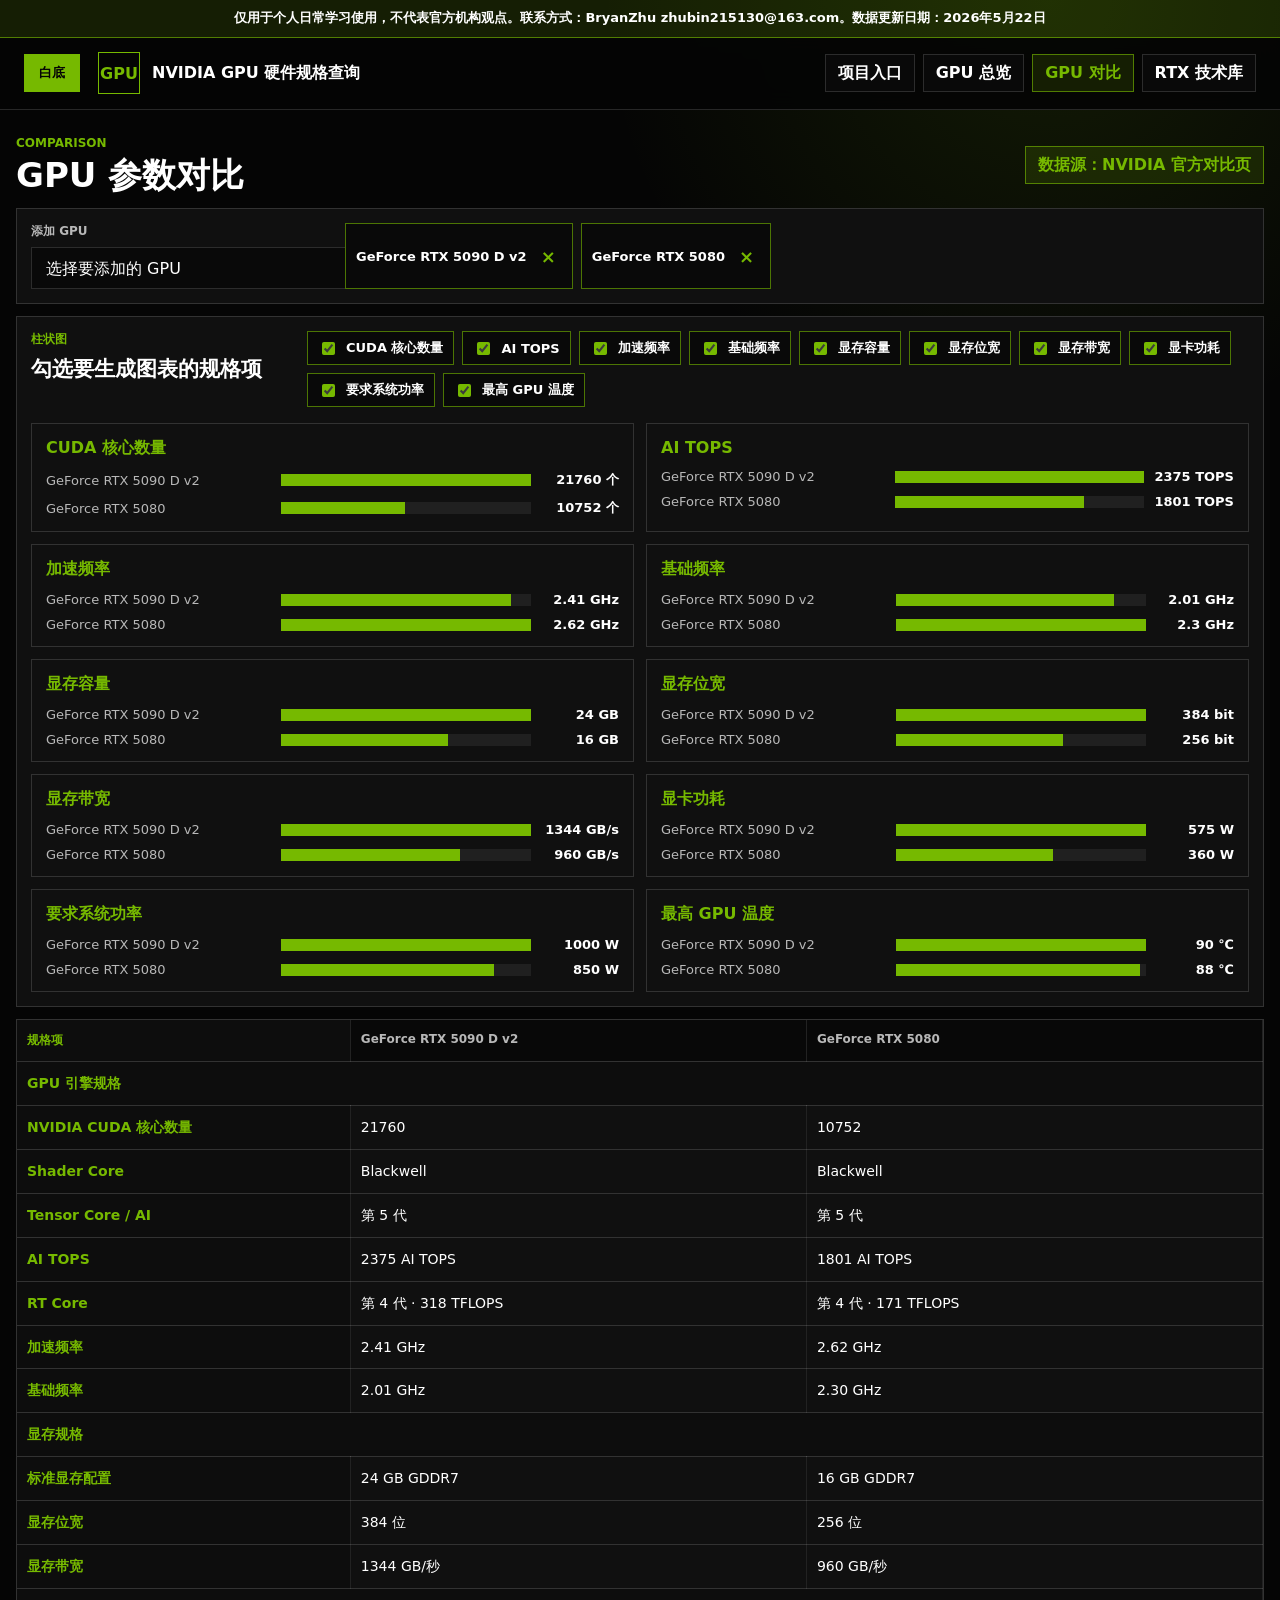
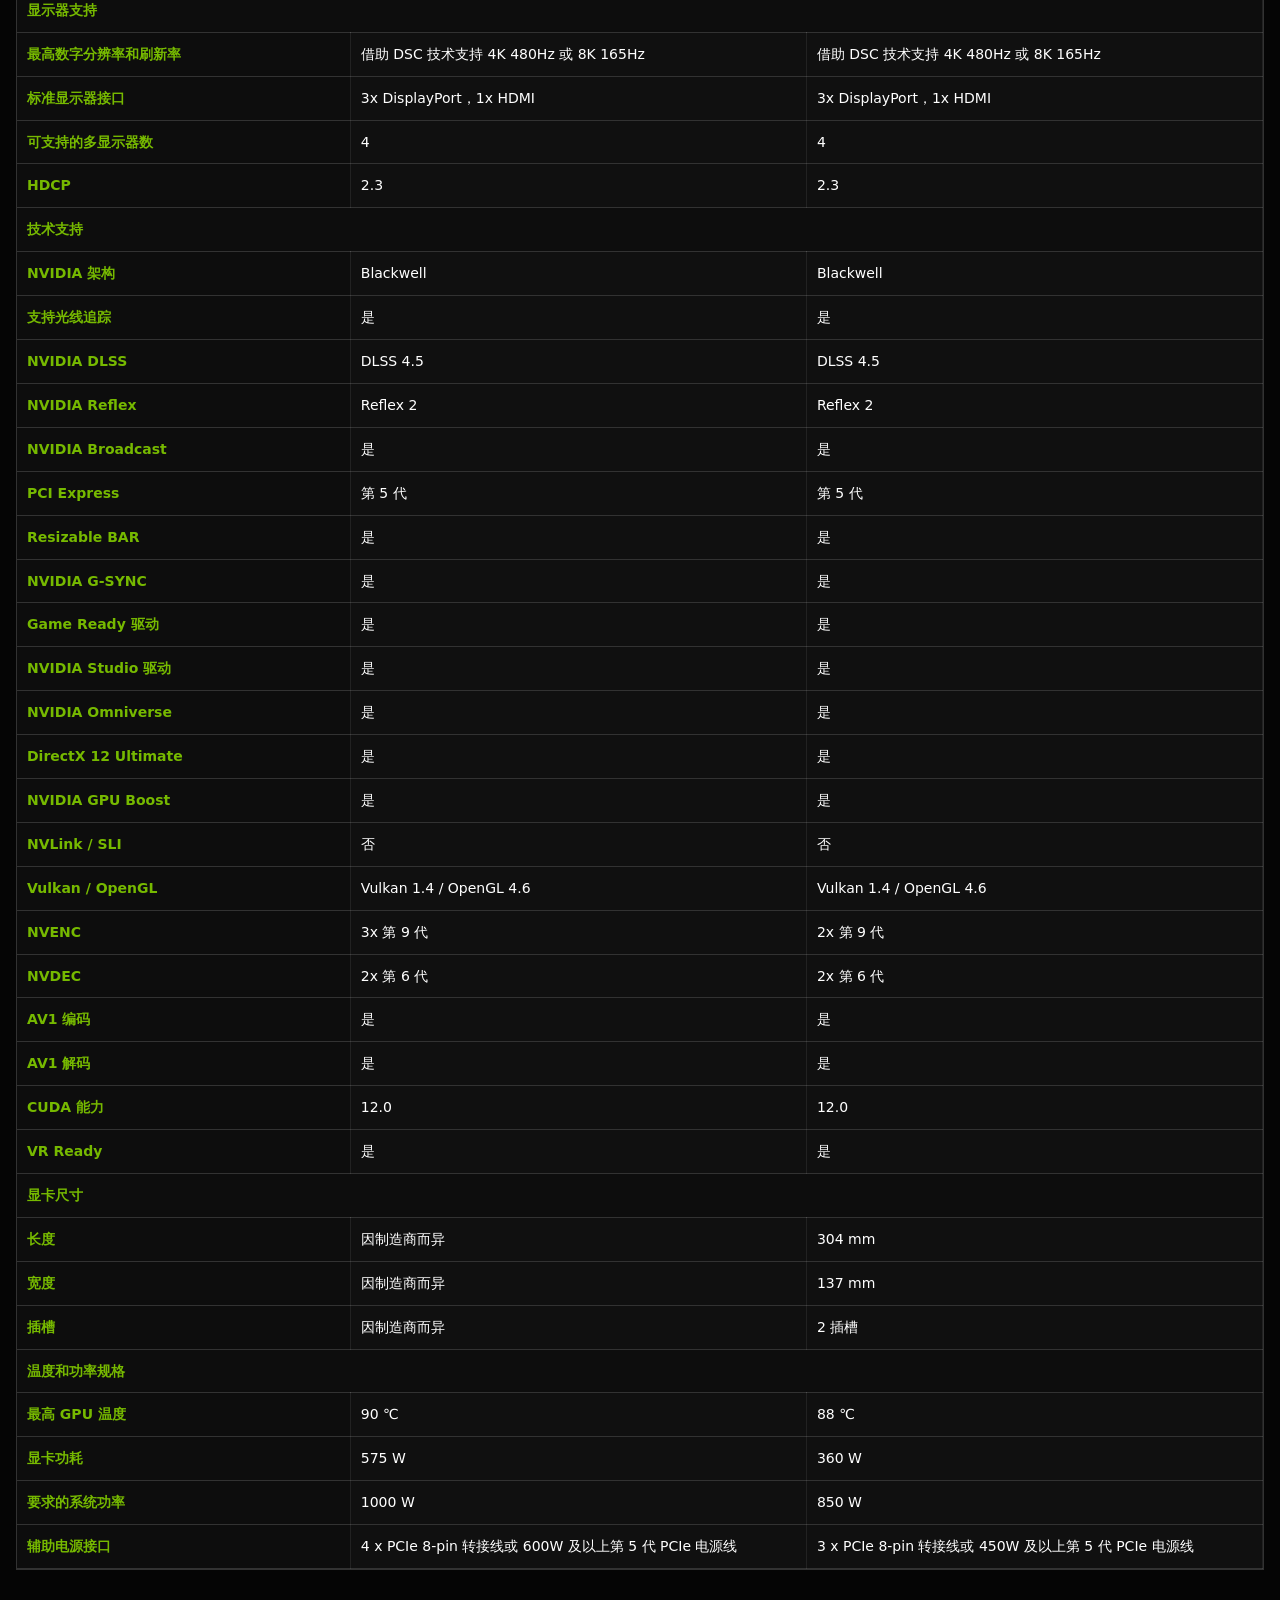
==== commit c2bb3248: "add rtx titles and update workspace" ====
--- a/compare.html
+++ b/compare.html
@@ -13,13 +13,15 @@
     <div class="site-notice">仅用于个人日常学习使用，不代表官方机构观点。联系方式：BryanZhu zhubin215130@163.com。数据更新日期：2026年5月22日</div>
     <header class="app-header">
       <button class="theme-toggle" id="themeToggle" type="button" aria-label="切换黑白底色">白底</button>
-      <a class="brand" href="index.html" aria-label="返回 GPU 列表">
+      <a class="brand" href="gpu-list.html" aria-label="返回 GPU 列表">
         <span>GPU</span>
-        <strong>NVIDIA GPU 规格参数库</strong>
+        <strong>NVIDIA GPU 硬件规格查询</strong>
       </a>
       <nav class="top-nav" aria-label="主导航">
-        <a href="index.html">GPU 总览</a>
+        <a href="index.html">项目入口</a>
+        <a href="gpu-list.html">GPU 总览</a>
         <a href="compare.html" aria-current="page">GPU 对比</a>
+        <a href="rtx.html">RTX 技术库</a>
       </nav>
     </header>
 
--- a/styles.css
+++ b/styles.css
@@ -129,6 +129,7 @@
 
 .top-nav {
   display: flex;
+  flex-wrap: wrap;
   gap: 8px;
   margin-left: auto;
 }
@@ -639,6 +640,204 @@
   text-align: center;
 }
 
+.home-page {
+  min-height: calc(100vh - 112px);
+  display: grid;
+  align-content: center;
+}
+
+.home-title {
+  margin-bottom: 18px;
+}
+
+.home-nav-grid {
+  display: grid;
+  grid-template-columns: repeat(2, minmax(0, 1fr));
+  gap: 14px;
+}
+
+.home-nav-card {
+  display: grid;
+  gap: 14px;
+  min-height: 230px;
+  padding: 24px;
+  border: 1px solid var(--line);
+  background: var(--panel);
+  color: var(--text);
+  text-decoration: none;
+}
+
+.home-nav-card:hover,
+.home-nav-card:focus {
+  border-color: var(--accent-border);
+  background: var(--accent-soft);
+  outline: 0;
+}
+
+.home-nav-card span {
+  display: grid;
+  width: 54px;
+  height: 54px;
+  place-items: center;
+  border: 1px solid var(--accent);
+  color: var(--accent);
+  font-size: 15px;
+  font-weight: 900;
+}
+
+.home-nav-card strong {
+  overflow-wrap: anywhere;
+  color: var(--text);
+  font-size: 28px;
+  line-height: 1.15;
+}
+
+.home-nav-card small {
+  max-width: 620px;
+  color: var(--muted);
+  font-size: 15px;
+  font-weight: 800;
+  line-height: 1.55;
+}
+
+.rtx-search-shell {
+  display: grid;
+  grid-template-columns: minmax(0, 1fr) auto;
+  align-items: end;
+  gap: 14px;
+  margin-bottom: 12px;
+  padding: 14px;
+  border: 1px solid var(--line);
+  background: var(--panel);
+}
+
+.search-field {
+  position: relative;
+  display: grid;
+  gap: 7px;
+}
+
+.search-field label {
+  color: rgb(118, 185, 0);
+  font-size: 13px;
+  font-weight: 900;
+}
+
+.search-field input {
+  width: 100%;
+  min-height: 42px;
+  border: 1px solid rgb(118, 185, 0);
+  background: #ffffff;
+  color: #000000;
+  padding: 0 12px;
+  font-weight: 800;
+}
+
+.search-field input::placeholder {
+  color: rgba(0, 0, 0, 0.55);
+}
+
+.search-field input:focus {
+  border-color: rgb(118, 185, 0);
+  box-shadow: 0 0 0 2px rgba(118, 185, 0, 0.22);
+  outline: 0;
+}
+
+.search-suggestions {
+  position: absolute;
+  top: calc(100% + 6px);
+  right: 0;
+  left: 0;
+  z-index: 20;
+  overflow: auto;
+  max-height: 320px;
+  border: 1px solid rgb(118, 185, 0);
+  background: #ffffff;
+  box-shadow: 0 18px 42px rgba(0, 0, 0, 0.35);
+}
+
+.search-suggestions button {
+  display: flex;
+  align-items: center;
+  justify-content: space-between;
+  gap: 12px;
+  width: 100%;
+  min-height: 42px;
+  padding: 9px 12px;
+  border: 0;
+  border-bottom: 1px solid rgba(118, 185, 0, 0.28);
+  background: #ffffff;
+  color: #000000;
+  text-align: left;
+}
+
+.search-suggestions button:last-child {
+  border-bottom: 0;
+}
+
+.search-suggestions button:hover,
+.search-suggestions button:focus {
+  background: rgba(118, 185, 0, 0.12);
+  outline: 0;
+}
+
+.search-suggestions span {
+  flex: 1 1 auto;
+  min-width: 0;
+  overflow-wrap: anywhere;
+  font-weight: 900;
+  line-height: 1.25;
+}
+
+.search-suggestions small {
+  flex: 0 0 auto;
+  color: rgb(118, 185, 0);
+  font-size: 12px;
+  font-weight: 900;
+}
+
+.active-filter {
+  min-height: 42px;
+  padding: 12px;
+  border: 1px solid var(--accent-border);
+  color: var(--accent);
+  font-size: 13px;
+  font-weight: 900;
+}
+
+.quick-filter-shell {
+  margin-bottom: 12px;
+  padding: 12px;
+  border: 1px solid var(--line);
+  background: var(--panel);
+}
+
+.quick-filter-control {
+  display: grid;
+  gap: 7px;
+}
+
+.quick-filter-control label {
+  color: var(--muted);
+  font-size: 12px;
+  font-weight: 900;
+}
+
+.quick-filter-control select {
+  width: min(560px, 100%);
+  min-height: 42px;
+  border: 1px solid rgb(118, 185, 0);
+  background: #ffffff;
+  color: rgb(118, 185, 0);
+  font-weight: 900;
+}
+
+.quick-filter-control select:focus {
+  border-color: rgb(118, 185, 0);
+  box-shadow: 0 0 0 2px rgba(118, 185, 0, 0.22);
+  outline: 0;
+}
+
 @media (max-width: 900px) {
   .app-header,
   .page-title,
@@ -659,12 +858,17 @@
 
   .summary-grid,
   .detail-grid,
+  .home-nav-grid,
   .compare-builder,
   .chart-control,
   .charts {
     grid-template-columns: 1fr;
   }
 
+  .rtx-search-shell {
+    grid-template-columns: 1fr;
+  }
+
   .table-shell {
     max-height: none;
   }
@@ -692,6 +896,18 @@
   .tray-actions,
   .hero-actions {
     width: 100%;
+  }
+
+  .home-page {
+    align-content: start;
+  }
+
+  .home-nav-card {
+    min-height: 190px;
+  }
+
+  .home-nav-card strong {
+    font-size: 23px;
   }
 
   .gpu-list-shell {
